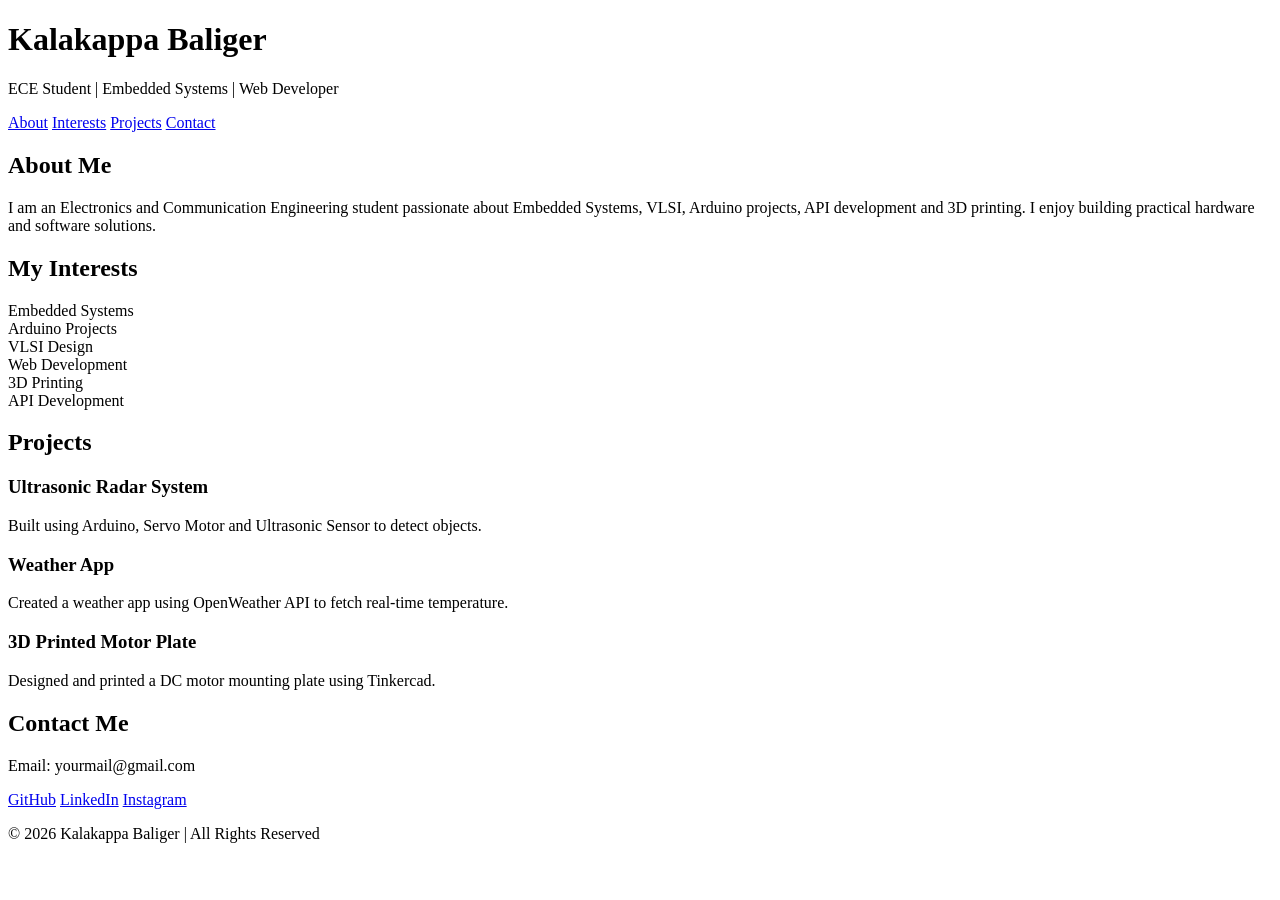
==== protfolio.html @ f3d342d3 "Add files via upload added portfolio.html" ====
<!DOCTYPE html>
<html lang="en">
<head>
    <meta charset="UTF-8">
    <title>Kalakappa | Portfolio</title>
    <meta name="viewport" content="width=device-width, initial-scale=1.0">
    <link rel="stylesheet" href="protofolio.css">
</head>
<body>

<header>
    <h1>Kalakappa Baliger</h1>
    <p>ECE Student | Embedded Systems | Web Developer</p>
</header>

<nav>
    <a href="#about">About</a>
    <a href="#interests">Interests</a>
    <a href="#projects">Projects</a>
    <a href="#contact">Contact</a>
</nav>

<section id="about">
    <h2>About Me</h2>
    <p>
        I am an Electronics and Communication Engineering student passionate about 
        Embedded Systems, VLSI, Arduino projects, API development and 3D printing.
        I enjoy building practical hardware and software solutions.
    </p>
</section>

<section id="interests">
    <h2>My Interests</h2>
    <div class="grid">
        <div class="card">Embedded Systems</div>
        <div class="card">Arduino Projects</div>
        <div class="card">VLSI Design</div>
        <div class="card">Web Development</div>
        <div class="card">3D Printing</div>
        <div class="card">API Development</div>
    </div>
</section>

<section id="projects">
    <h2>Projects</h2>

    <div class="project-card">
        <h3>Ultrasonic Radar System</h3>
        <p>Built using Arduino, Servo Motor and Ultrasonic Sensor to detect objects.</p>
    </div>

    <div class="project-card">
        <h3>Weather App</h3>
        <p>Created a weather app using OpenWeather API to fetch real-time temperature.</p>
    </div>

    <div class="project-card">
        <h3>3D Printed Motor Plate</h3>
        <p>Designed and printed a DC motor mounting plate using Tinkercad.</p>
    </div>

</section>

<section id="contact">
    <h2>Contact Me</h2>
    <p>Email: yourmail@gmail.com</p>
    <div class="social">
        <a href="#">GitHub</a>
        <a href="#">LinkedIn</a>
        <a href="#">Instagram</a>
    </div>
</section>

<footer>
    <p>© 2026 Kalakappa Baliger | All Rights Reserved</p>
</footer>

</body>
</html>
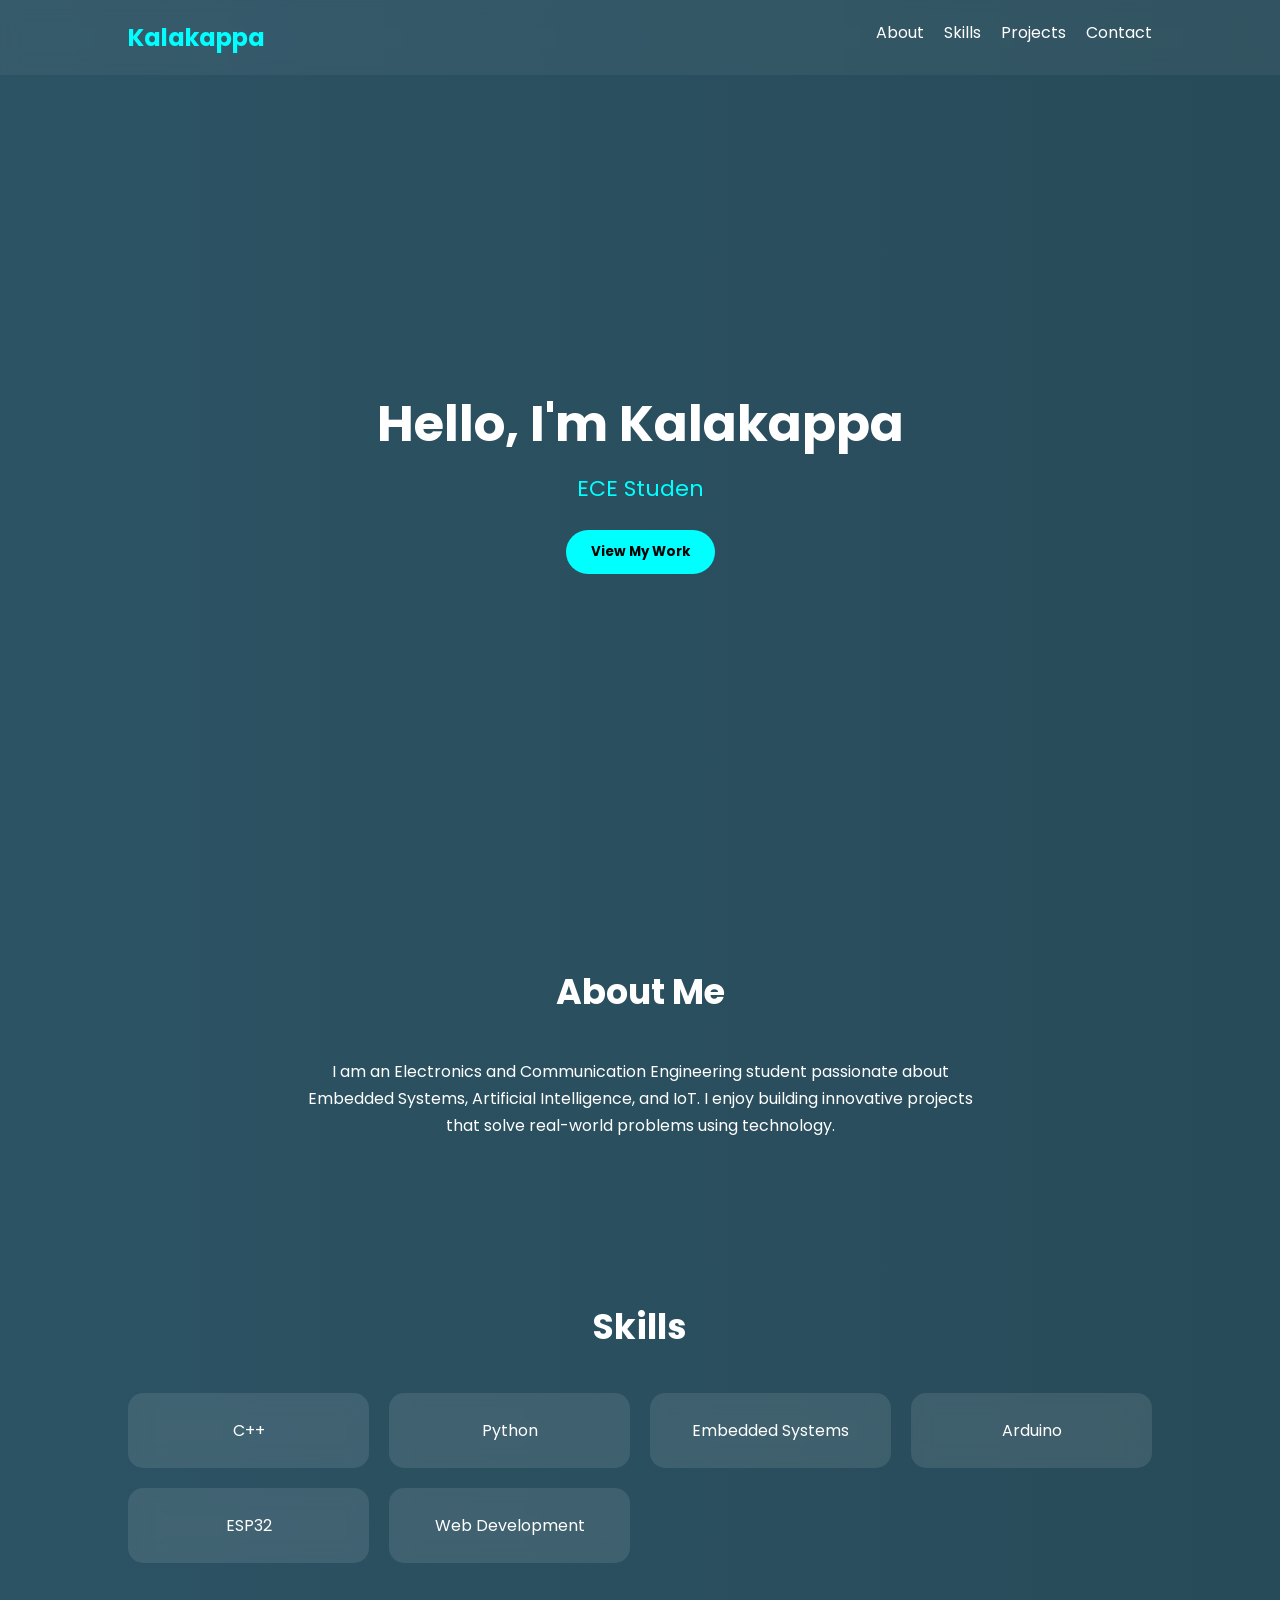
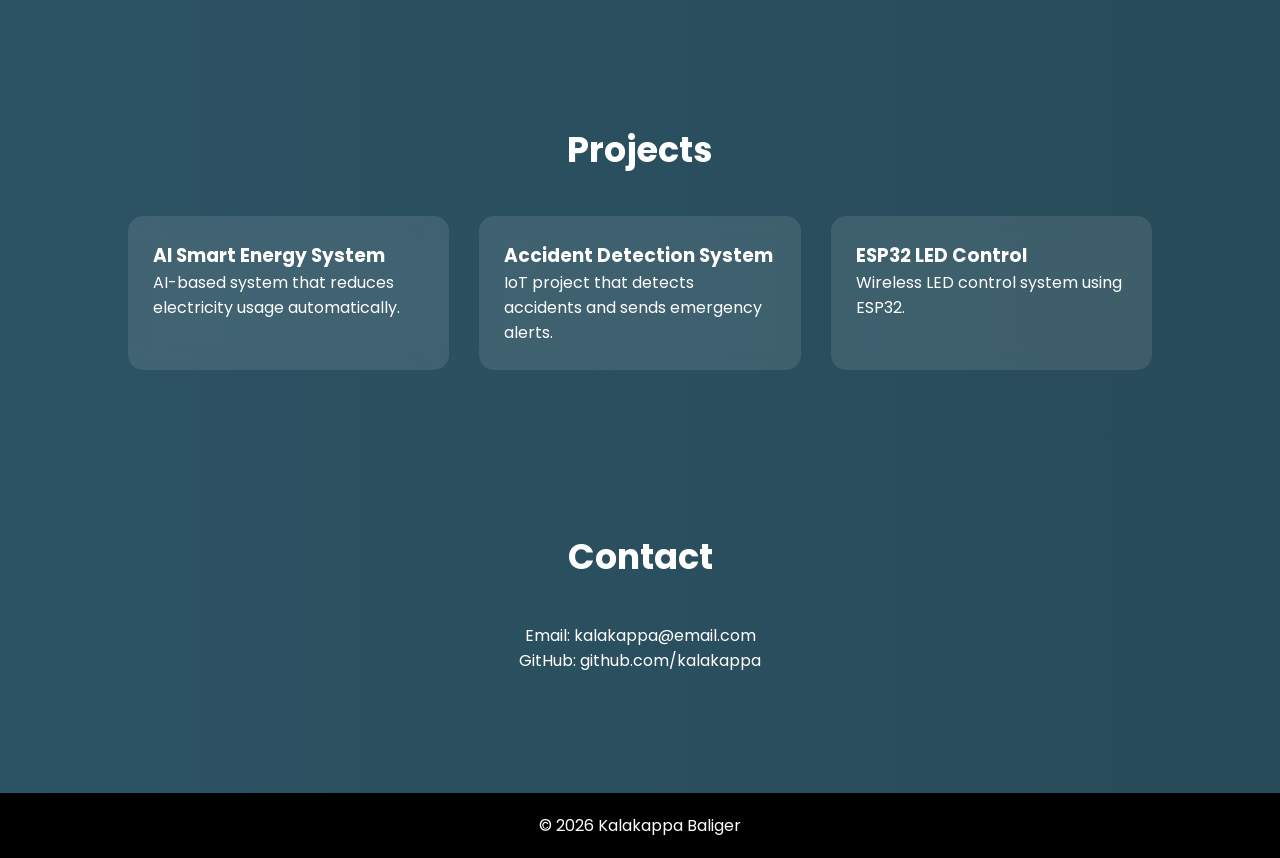
==== commit 3b076a02: "Add files via upload" ====
--- a/protfolio.html
+++ b/protfolio.html
@@ -1,79 +1,293 @@
 <!DOCTYPE html>
 <html lang="en">
 <head>
-    <meta charset="UTF-8">
-    <title>Kalakappa | Portfolio</title>
-    <meta name="viewport" content="width=device-width, initial-scale=1.0">
-    <link rel="stylesheet" href="protofolio.css">
+<meta charset="UTF-8">
+<meta name="viewport" content="width=device-width, initial-scale=1.0">
+<title>Kalakappa Portfolio</title>
+
+<link href="https://fonts.googleapis.com/css2?family=Poppins:wght@300;500;700&display=swap" rel="stylesheet">
+
+<style>
+
+*{
+margin:0;
+padding:0;
+box-sizing:border-box;
+font-family:'Poppins',sans-serif;
+}
+
+body{
+background:linear-gradient(270deg,#0f2027,#203a43,#2c5364);
+background-size:600% 600%;
+animation:bgMove 12s infinite alternate;
+color:white;
+}
+
+@keyframes bgMove{
+0%{background-position:0% 50%}
+100%{background-position:100% 50%}
+}
+
+nav{
+display:flex;
+justify-content:space-between;
+padding:20px 10%;
+position:sticky;
+top:0;
+backdrop-filter:blur(10px);
+background:rgba(255,255,255,0.05);
+}
+
+nav h2{
+color:#00ffff;
+}
+
+nav ul{
+display:flex;
+list-style:none;
+}
+
+nav ul li{
+margin-left:20px;
+}
+
+nav ul li a{
+color:white;
+text-decoration:none;
+transition:.3s;
+}
+
+nav ul li a:hover{
+color:#00ffff;
+}
+
+.hero{
+height:90vh;
+display:flex;
+align-items:center;
+justify-content:center;
+flex-direction:column;
+text-align:center;
+}
+
+.hero h1{
+font-size:50px;
+}
+
+.typing{
+color:#00ffff;
+margin-top:10px;
+font-size:22px;
+}
+
+.btn{
+margin-top:25px;
+padding:12px 25px;
+border:none;
+border-radius:30px;
+background:#00ffff;
+color:black;
+cursor:pointer;
+font-weight:bold;
+transition:.3s;
+}
+
+.btn:hover{
+transform:scale(1.1);
+}
+
+section{
+padding:80px 10%;
+}
+
+.section-title{
+text-align:center;
+margin-bottom:40px;
+font-size:35px;
+}
+
+.about{
+text-align:center;
+max-width:700px;
+margin:auto;
+line-height:1.7;
+}
+
+.skills{
+display:grid;
+grid-template-columns:repeat(auto-fit,minmax(200px,1fr));
+gap:20px;
+margin-top:40px;
+}
+
+.skill-card{
+background:rgba(255,255,255,0.1);
+padding:25px;
+border-radius:15px;
+backdrop-filter:blur(10px);
+transition:.3s;
+text-align:center;
+}
+
+.skill-card:hover{
+transform:translateY(-10px);
+background:rgba(0,255,255,0.2);
+}
+
+.projects{
+display:grid;
+grid-template-columns:repeat(auto-fit,minmax(250px,1fr));
+gap:30px;
+}
+
+.project-card{
+background:rgba(255,255,255,0.1);
+padding:25px;
+border-radius:15px;
+transition:.4s;
+backdrop-filter:blur(10px);
+}
+
+.project-card:hover{
+transform:scale(1.05);
+background:rgba(0,255,255,0.2);
+}
+
+.contact{
+text-align:center;
+}
+
+footer{
+text-align:center;
+padding:20px;
+background:#000;
+margin-top:40px;
+}
+
+</style>
+
 </head>
+
 <body>
 
-<header>
-    <h1>Kalakappa Baliger</h1>
-    <p>ECE Student | Embedded Systems | Web Developer</p>
-</header>
-
 <nav>
-    <a href="#about">About</a>
-    <a href="#interests">Interests</a>
-    <a href="#projects">Projects</a>
-    <a href="#contact">Contact</a>
+<h2>Kalakappa</h2>
+<ul>
+<li><a href="#about">About</a></li>
+<li><a href="#skills">Skills</a></li>
+<li><a href="#projects">Projects</a></li>
+<li><a href="#contact">Contact</a></li>
+</ul>
 </nav>
 
+<div class="hero">
+<h1>Hello, I'm Kalakappa</h1>
+<p class="typing"></p>
+<button class="btn">View My Work</button>
+</div>
+
 <section id="about">
-    <h2>About Me</h2>
-    <p>
-        I am an Electronics and Communication Engineering student passionate about 
-        Embedded Systems, VLSI, Arduino projects, API development and 3D printing.
-        I enjoy building practical hardware and software solutions.
-    </p>
-</section>
-
-<section id="interests">
-    <h2>My Interests</h2>
-    <div class="grid">
-        <div class="card">Embedded Systems</div>
-        <div class="card">Arduino Projects</div>
-        <div class="card">VLSI Design</div>
-        <div class="card">Web Development</div>
-        <div class="card">3D Printing</div>
-        <div class="card">API Development</div>
-    </div>
+<h2 class="section-title">About Me</h2>
+<p class="about">
+I am an Electronics and Communication Engineering student passionate about
+Embedded Systems, Artificial Intelligence, and IoT. I enjoy building
+innovative projects that solve real-world problems using technology.
+</p>
+</section>
+
+<section id="skills">
+<h2 class="section-title">Skills</h2>
+
+<div class="skills">
+
+<div class="skill-card">C++</div>
+<div class="skill-card">Python</div>
+<div class="skill-card">Embedded Systems</div>
+<div class="skill-card">Arduino</div>
+<div class="skill-card">ESP32</div>
+<div class="skill-card">Web Development</div>
+
+</div>
 </section>
 
 <section id="projects">
-    <h2>Projects</h2>
-
-    <div class="project-card">
-        <h3>Ultrasonic Radar System</h3>
-        <p>Built using Arduino, Servo Motor and Ultrasonic Sensor to detect objects.</p>
-    </div>
-
-    <div class="project-card">
-        <h3>Weather App</h3>
-        <p>Created a weather app using OpenWeather API to fetch real-time temperature.</p>
-    </div>
-
-    <div class="project-card">
-        <h3>3D Printed Motor Plate</h3>
-        <p>Designed and printed a DC motor mounting plate using Tinkercad.</p>
-    </div>
-
+<h2 class="section-title">Projects</h2>
+
+<div class="projects">
+
+<div class="project-card">
+<h3>AI Smart Energy System</h3>
+<p>AI-based system that reduces electricity usage automatically.</p>
+</div>
+
+<div class="project-card">
+<h3>Accident Detection System</h3>
+<p>IoT project that detects accidents and sends emergency alerts.</p>
+</div>
+
+<div class="project-card">
+<h3>ESP32 LED Control</h3>
+<p>Wireless LED control system using ESP32.</p>
+</div>
+
+</div>
 </section>
 
 <section id="contact">
-    <h2>Contact Me</h2>
-    <p>Email: yourmail@gmail.com</p>
-    <div class="social">
-        <a href="#">GitHub</a>
-        <a href="#">LinkedIn</a>
-        <a href="#">Instagram</a>
-    </div>
+<h2 class="section-title">Contact</h2>
+
+<div class="contact">
+<p>Email: kalakappa@email.com</p>
+<p>GitHub: github.com/kalakappa</p>
+</div>
+
 </section>
 
 <footer>
-    <p>© 2026 Kalakappa Baliger | All Rights Reserved</p>
+<p>© 2026 Kalakappa Baliger</p>
 </footer>
+
+<script>
+
+const words=[
+"ECE Student",
+"Embedded Systems Developer",
+"AI & IoT Enthusiast",
+"Web Developer"
+]
+
+let i=0
+let j=0
+let currentWord=""
+let isDeleting=false
+
+function type(){
+
+currentWord=words[i]
+
+if(isDeleting){
+document.querySelector(".typing").textContent=currentWord.substring(0,j--)
+}else{
+document.querySelector(".typing").textContent=currentWord.substring(0,j++)
+}
+
+if(!isDeleting && j===currentWord.length){
+isDeleting=true
+setTimeout(type,1000)
+return
+}
+
+if(isDeleting && j===0){
+isDeleting=false
+i=(i+1)%words.length
+}
+
+setTimeout(type,100)
+}
+
+type()
+
+</script>
 
 </body>
 </html>
